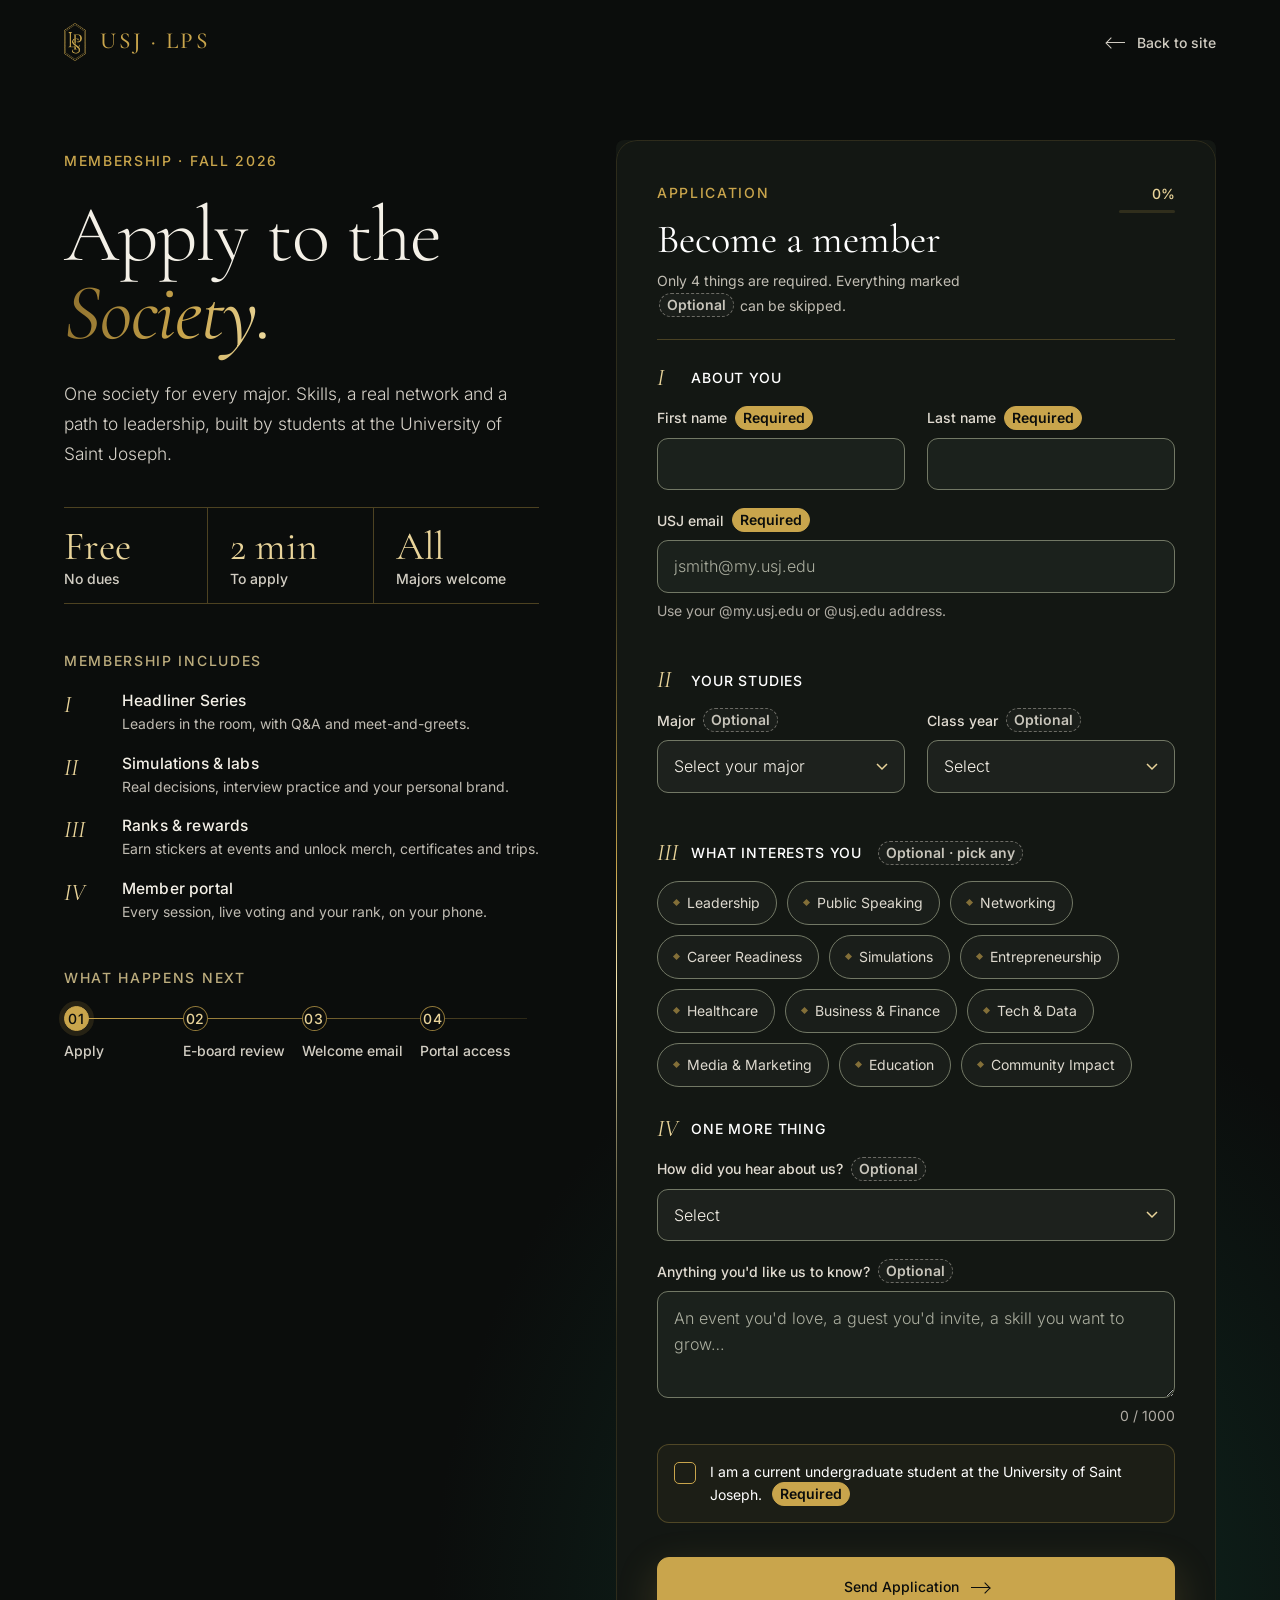
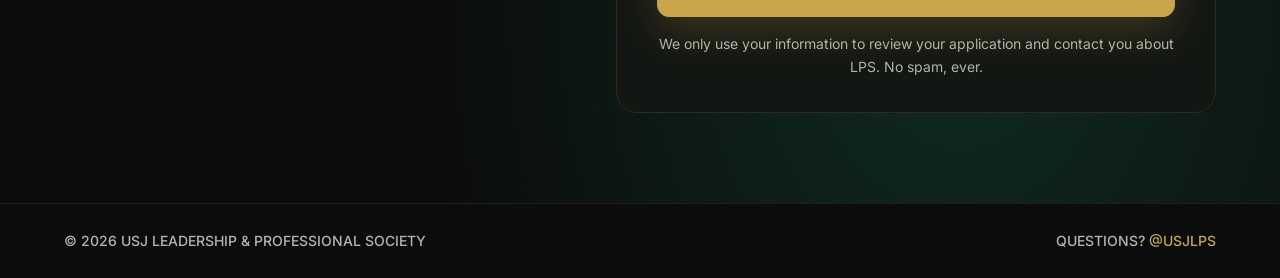
==== join/index.html @ 9f248048 "Add files via upload" ====
<!doctype html>
<html lang="en"><head>
<meta charset="utf-8"><meta name="viewport" content="width=device-width,initial-scale=1,viewport-fit=cover">
<title>Apply · USJ Leadership &amp; Professional Society</title>
<meta name="description" content="Apply to the USJ Leadership &amp; Professional Society. Free, open to every University of Saint Joseph undergraduate, any major. Takes about two minutes.">
<meta name="theme-color" content="#0A0A0A">
<link rel="icon" type="image/png" sizes="32x32" href="/assets/img/icon-32.png">
<link rel="apple-touch-icon" href="/assets/img/icon-180.png">
<meta property="og:title" content="Apply · USJ Leadership &amp; Professional Society">
<meta property="og:image" content="https://usjlps.org/assets/img/share.png">
<meta property="og:url" content="https://usjlps.org/join">
<link rel="stylesheet" href="/assets/join.css">
</head>
<body>
<div class="grain"></div>
<header class="jh"><div class="wrap">
  <a href="/" class="brand"><div class="m"></div><span><b>USJ · LPS</b><i>Leadership &amp; Professional Society</i></span></a>
  <a href="/" class="back"><span class="arr l"></span>Back to site</a>
</div></header>

<main class="join-page">
  <div class="bg"><div class="glow"></div><div class="ivy"></div></div><canvas id="net" class="net" aria-hidden="true"></canvas>
  <div class="wrap jgrid">
    <aside class="intro">
      <div class="eyebrow">Membership · Fall 2026</div>
      <h1>Apply to the<br><em class="goldtext">Society.</em></h1>
      <p class="lead">One society for every major. Skills, a real network and a path to leadership, built by students at the University of Saint Joseph.</p>
      <ul class="facts"><li><b>Free</b><span>No dues</span></li><li><b>2 min</b><span>To apply</span></li><li><b>All</b><span>Majors welcome</span></li></ul>
      <div class="incl">
        <div class="eyebrow dim">Membership includes</div>
        <ol>
          <li><i>I</i><div><h5>Headliner Series</h5><p>Leaders in the room, with Q&amp;A and meet-and-greets.</p></div></li>
          <li><i>II</i><div><h5>Simulations &amp; labs</h5><p>Real decisions, interview practice and your personal brand.</p></div></li>
          <li><i>III</i><div><h5>Ranks &amp; rewards</h5><p>Earn stickers at events and unlock merch, certificates and trips.</p></div></li>
          <li><i>IV</i><div><h5>Member portal</h5><p>Every session, live voting and your rank, on your phone.</p></div></li>
        </ol>
      </div>
      <div class="path"><div class="eyebrow dim">What happens next</div>
        <div class="steps"><div class="on"><b>01</b><span>Apply</span></div><div><b>02</b><span>E-board review</span></div><div><b>03</b><span>Welcome email</span></div><div><b>04</b><span>Portal access</span></div></div>
      </div>
    </aside>

    <section class="card" aria-live="polite">
      <div id="form-view">
        <div class="ctop"><div><span class="eyebrow">Application</span><h2>Become a member</h2><p class="csub">Only 4 things are required. Everything marked <em class="opt">Optional</em> can be skipped.</p></div><div class="prog" aria-hidden="true"><span id="prog-txt">0%</span><div class="bar"><i id="prog-bar"></i></div></div></div>
        <form id="join-form" novalidate autocomplete="on">
          <fieldset><legend><i>I</i>About you</legend>
            <div class="row2">
              <label class="fld"><span>First name <em class="req">Required</em></span><input name="first_name" autocomplete="given-name" maxlength="60" required></label>
              <label class="fld"><span>Last name <em class="req">Required</em></span><input name="last_name" autocomplete="family-name" maxlength="60" required></label>
            </div>
            <label class="fld"><span>USJ email <em class="req">Required</em></span><input name="email" type="email" inputmode="email" autocomplete="email" placeholder="jsmith@my.usj.edu" maxlength="120" required><em class="hint" id="email-hint">Use your @my.usj.edu or @usj.edu address.</em></label>
          </fieldset>
          <fieldset><legend><i>II</i>Your studies</legend>
            <div class="row2">
              <label class="fld sel"><span>Major <em class="opt">Optional</em></span><select name="major" id="major"><option value="">Select your major</option></select></label>
              <label class="fld sel"><span>Class year <em class="opt">Optional</em></span><select name="grad_year" id="grad-year"><option value="">Select</option></select></label>
            </div>
            <label class="fld" id="major-other-wrap" style="display:none"><span>Your major <em class="opt">Not on the list</em></span><input name="major_other" maxlength="100" placeholder="Type your major"></label>
          </fieldset>
          <fieldset><legend><i>III</i>What interests you <em class="opt">Optional · pick any</em></legend>
            <div class="chips" id="chips"></div>
          </fieldset>
          <fieldset><legend><i>IV</i>One more thing</legend>
            <label class="fld sel"><span>How did you hear about us? <em class="opt">Optional</em></span><select name="heard_from"><option value="">Select</option><option>Instagram</option><option>A friend</option><option>Class or professor</option><option>Campus event or tabling</option><option>Office of Career Development</option><option>Flyer or poster</option><option>Other</option></select></label>
            <label class="fld"><span>Anything you'd like us to know? <em class="opt">Optional</em></span><textarea name="message" rows="3" maxlength="1000" placeholder="An event you'd love, a guest you'd invite, a skill you want to grow…"></textarea><em class="hint right"><span id="msg-count">0</span> / 1000</em></label>
            <label class="hp" aria-hidden="true">Website<input name="website" tabindex="-1" autocomplete="off"></label>
            <label class="check"><input type="checkbox" name="eligible" required><span class="box"></span><span>I am a current undergraduate student at the University of Saint Joseph. <em class="req">Required</em></span></label>
          </fieldset>
          <div class="error" id="error" role="alert"></div>
          <button class="btn solid submit" id="submit" type="submit"><span class="lbl">Send Application</span><span class="arr"></span><span class="spin" aria-hidden="true"></span></button>
          <p class="fine">We only use your information to review your application and contact you about LPS. No spam, ever.</p>
        </form>
      </div>

      <div id="done-view" hidden>
        <div class="seal"><div class="m"></div><svg viewBox="0 0 120 120" aria-hidden="true"><circle cx="60" cy="60" r="56"/></svg></div>
        <span class="eyebrow">Application received</span>
        <h2 id="done-title" tabindex="-1">Welcome, <em id="done-name">friend</em>.</h2>
        <p class="lead">Your application is in. The Executive Board reviews every application personally. Once approved, you'll get a welcome email at <b id="done-email"></b>. Then sign in to the Member Portal with that same email — no password needed.</p>
        <div class="steps done"><div class="on"><b>✓</b><span>Applied</span></div><div><b>02</b><span>E-board review</span></div><div><b>03</b><span>Welcome email</span></div><div><b>04</b><span>Portal access</span></div></div>
        <div class="dctas"><a class="btn solid" href="https://members.usjlps.org">Go to the Member Portal <span class="arr"></span></a><a class="btn ghost" href="https://instagram.com/usjlps" target="_blank" rel="noopener">Follow @usjlps</a></div>
        <p class="dnote">The portal opens for you as soon as the E-Board approves your application. Add it to your phone’s home screen from <b>Get the App</b>. &nbsp;·&nbsp; <a href="/">Back to the site</a></p>
      </div>
    </section>
  </div>
</main>
<footer class="jf"><div class="wrap"><span>© 2026 USJ Leadership &amp; Professional Society</span><span>Questions? <a href="https://instagram.com/usjlps" target="_blank" rel="noopener">@usjlps</a></span></div></footer>
<script src="/assets/join.js?v=2" defer></script>
</body></html>
---- assets/join.css ----
@font-face{font-family:Corm;font-weight:300;font-style:normal;font-display:swap;src:url(fonts/corm-300-normal.woff2) format('woff2')}
@font-face{font-family:Corm;font-weight:400;font-style:normal;font-display:swap;src:url(fonts/corm-400-normal.woff2) format('woff2')}
@font-face{font-family:Corm;font-weight:500;font-style:normal;font-display:swap;src:url(fonts/corm-500-normal.woff2) format('woff2')}
@font-face{font-family:Corm;font-weight:600;font-style:normal;font-display:swap;src:url(fonts/corm-600-normal.woff2) format('woff2')}
@font-face{font-family:Corm;font-weight:300;font-style:italic;font-display:swap;src:url(fonts/corm-300-italic.woff2) format('woff2')}
@font-face{font-family:Corm;font-weight:400;font-style:italic;font-display:swap;src:url(fonts/corm-400-italic.woff2) format('woff2')}
@font-face{font-family:Inter;font-weight:300;font-display:swap;src:url(fonts/inter-300-normal.woff2) format('woff2')}
@font-face{font-family:Inter;font-weight:400;font-display:swap;src:url(fonts/inter-400-normal.woff2) format('woff2')}
@font-face{font-family:Inter;font-weight:500;font-display:swap;src:url(fonts/inter-500-normal.woff2) format('woff2')}
@font-face{font-family:Inter;font-weight:600;font-display:swap;src:url(fonts/inter-600-normal.woff2) format('woff2')}
:root{--wings:url(img/wings.webp);--mono:url(img/mono.webp)}
:root{--ink:#0A0A0A;--ink2:#101010;--ink3:#161616;--gold:#C9A54C;--gold2:#E9D49A;--gold3:#8C6E2C;--ivory:#F3EDE2;--ivy:#123F31;--mute:rgba(243,237,226,.62);--dim:rgba(243,237,226,.38);--line:rgba(201,165,76,.22);--serif:'Corm',Georgia,serif;--sans:'Inter',system-ui,sans-serif;--ease:cubic-bezier(.19,1,.22,1)}
*{box-sizing:border-box;margin:0;padding:0}
html{scroll-behavior:smooth;-webkit-text-size-adjust:100%}
body{background:var(--ink);color:var(--ivory);font:300 16px/1.7 var(--sans);overflow-x:hidden;-webkit-font-smoothing:antialiased}
a{color:inherit;text-decoration:none}
img{display:block;max-width:100%}
::selection{background:var(--gold);color:var(--ink)}
.wrap{width:min(1240px,90vw);margin:0 auto}
.eyebrow{font:500 11px/1 var(--sans);letter-spacing:.42em;text-transform:uppercase;color:var(--gold)}
.eyebrow.dim{color:var(--dim)}
.goldtext{background:linear-gradient(100deg,var(--gold3) 0%,var(--gold) 25%,#F6E7B4 45%,var(--gold) 60%,var(--gold3) 100%);background-size:250% 100%;-webkit-background-clip:text;background-clip:text;color:transparent;animation:sheen 7s ease-in-out infinite}
@keyframes sheen{0%,100%{background-position:100% 0}50%{background-position:0 0}}
.lead{font:300 clamp(17px,1.35vw,20px)/1.75 var(--sans);color:var(--mute);max-width:560px}
.grain{position:fixed;inset:-50%;pointer-events:none;z-index:90;opacity:.05;background-image:url("data:image/svg+xml,%3Csvg xmlns='http://www.w3.org/2000/svg' width='160' height='160'%3E%3Cfilter id='n'%3E%3CfeTurbulence type='fractalNoise' baseFrequency='.9' numOctaves='2' stitchTiles='stitch'/%3E%3C/filter%3E%3Crect width='100%25' height='100%25' filter='url(%23n)'/%3E%3C/svg%3E");animation:grain 1.2s steps(6) infinite}
@keyframes grain{0%{transform:translate(0,0)}20%{transform:translate(-3%,2%)}40%{transform:translate(2%,-3%)}60%{transform:translate(-2%,-1%)}80%{transform:translate(3%,3%)}100%{transform:translate(0,0)}}
.brand{display:flex;align-items:center;gap:14px}
.brand .m{width:22px;height:38px;-webkit-mask:var(--mono) center/contain no-repeat;mask:var(--mono) center/contain no-repeat;background:var(--gold)}
.brand span{font:500 10.5px/1.5 var(--sans);letter-spacing:.34em;text-transform:uppercase;color:var(--ivory)}
.brand span b{display:block;font-weight:500;color:var(--gold)}
.btn{white-space:nowrap;position:relative;display:inline-flex;align-items:center;gap:12px;padding:17px 30px;font:500 11px/1 var(--sans);letter-spacing:.26em;text-transform:uppercase;border:1px solid var(--gold);color:var(--ivory);overflow:hidden;isolation:isolate;transition:color .5s var(--ease),border-color .5s;cursor:pointer;background:none}
.btn:before{content:'';position:absolute;inset:0;background:var(--gold);transform:scaleY(0);transform-origin:bottom;transition:transform .6s var(--ease);z-index:-1}
.btn:hover{color:var(--ink)}.btn:hover:before{transform:scaleY(1)}
.btn.solid{background:var(--gold);color:var(--ink)}
.btn.solid:before{background:var(--ivory)}
.btn.sm{padding:12px 20px;font-size:10px}
.btn.ghost{border-color:rgba(243,237,226,.25)}
.btn .arr{display:inline-block;width:18px;height:1px;background:currentColor;position:relative;transition:width .5s var(--ease)}
.btn .arr:after{content:'';position:absolute;right:0;top:-3px;width:7px;height:7px;border-top:1px solid currentColor;border-right:1px solid currentColor;transform:rotate(45deg)}
.btn:hover .arr{width:28px}
.brand span i{font-style:normal;display:block}
.brand span i{white-space:nowrap;font-size:9.5px;letter-spacing:.3em}
/* ---------- Join page ---------- */
.jh{position:absolute;inset:0 0 auto 0;z-index:20}
.jh .wrap{display:flex;align-items:center;justify-content:space-between;height:84px}
.back{display:inline-flex;align-items:center;gap:12px;font:500 10.5px var(--sans);letter-spacing:.3em;text-transform:uppercase;color:var(--mute);transition:color .4s}
.back:hover{color:var(--gold)}
.arr.l{display:inline-block;width:18px;height:1px;background:currentColor;position:relative}
.arr.l:after{content:'';position:absolute;left:0;top:-3px;width:7px;height:7px;border-bottom:1px solid currentColor;border-left:1px solid currentColor;transform:rotate(45deg)}
.join-page{position:relative;min-height:100vh;padding:140px 0 90px;overflow:hidden;overflow:clip}
.join-page .bg{position:absolute;inset:0;pointer-events:none;overflow:hidden;overflow:clip}
html,body{overflow-x:hidden;overflow-x:clip}
.join-page .glow{position:absolute;width:1000px;height:1000px;left:22%;top:38%;transform:translate(-50%,-50%);background:radial-gradient(circle,rgba(201,165,76,.13),rgba(201,165,76,.03) 42%,transparent 68%)}
.join-page .ivy{position:absolute;right:-20%;bottom:-30%;width:90%;height:80%;background:radial-gradient(ellipse at center,rgba(18,63,49,.6),transparent 65%)}
.jgrid{position:relative;display:grid;grid-template-columns:minmax(0,1fr) minmax(0,600px);gap:clamp(40px,6vw,100px);align-items:start}
.intro{position:sticky;top:110px;padding-top:10px}
.intro h1{font:300 clamp(52px,6.2vw,96px)/.98 var(--serif);letter-spacing:-.015em;margin:26px 0 26px}
.intro h1 em{font-style:italic;font-weight:400}
.facts{list-style:none;display:flex;gap:0;margin:38px 0 46px;border-top:1px solid var(--line);border-bottom:1px solid var(--line)}
.facts li{flex:1;padding:18px 0 16px;display:grid;gap:4px}
.facts li+li{padding-left:22px;border-left:1px solid var(--line)}
.facts b{font:400 34px/1 var(--serif);color:var(--gold)}
.facts span{font:500 9.5px var(--sans);letter-spacing:.32em;text-transform:uppercase;color:var(--dim)}
.incl ol{list-style:none;margin-top:20px;display:grid;gap:18px}
.incl li{display:grid;grid-template-columns:44px 1fr;gap:14px;align-items:start}
.incl li i{font:italic 400 22px/1.2 var(--serif);color:var(--gold);font-style:italic}
.incl h5{font:500 14.5px/1.3 var(--sans);color:var(--ivory);letter-spacing:.01em}
.incl p{font-size:13.5px;color:var(--mute);line-height:1.6;margin-top:2px}
.path{margin-top:44px}
.steps{display:grid;grid-template-columns:repeat(4,1fr);margin-top:18px;position:relative}
.steps:before{content:'';position:absolute;left:12px;right:12px;top:12px;height:1px;background:linear-gradient(90deg,var(--gold),rgba(201,165,76,.18))}
.steps div{position:relative;display:grid;gap:10px;justify-items:start}
.steps b{width:25px;height:25px;border-radius:50%;display:grid;place-items:center;background:var(--ink);border:1px solid rgba(201,165,76,.4);font:500 9px var(--sans);letter-spacing:.05em;color:var(--gold)}
.steps .on b{background:var(--gold);color:var(--ink);border-color:var(--gold);box-shadow:0 0 0 5px rgba(201,165,76,.14)}
.steps span{font:500 9.5px/1.4 var(--sans);letter-spacing:.2em;text-transform:uppercase;color:var(--mute);padding-right:8px}

/* card */
.card{position:relative;background:linear-gradient(180deg,rgba(22,22,20,.86),rgba(13,13,12,.92));border:1px solid rgba(201,165,76,.22);border-radius:20px;padding:38px 40px 34px;box-shadow:0 40px 120px rgba(0,0,0,.6),inset 0 1px 0 rgba(255,255,255,.03);backdrop-filter:blur(14px);-webkit-backdrop-filter:blur(14px)}
.card:before{content:'';position:absolute;left:40px;right:40px;top:-1px;height:1px;background:linear-gradient(90deg,transparent,var(--gold),transparent)}
.ctop{display:flex;justify-content:space-between;align-items:flex-end;gap:20px;padding-bottom:22px;border-bottom:1px solid var(--line)}
.ctop h2{font:400 34px/1.05 var(--serif);margin-top:12px}
.prog{display:grid;gap:8px;justify-items:end;min-width:120px}
.prog span{font:500 10px var(--sans);letter-spacing:.24em;color:var(--gold)}
.prog .bar{width:120px;height:2px;background:rgba(201,165,76,.16);border-radius:2px;overflow:hidden}
.prog .bar i{display:block;height:100%;width:0;background:linear-gradient(90deg,var(--gold3),var(--gold2));transition:width .6s var(--ease)}
fieldset{border:0;padding:26px 0 4px;min-width:0}
fieldset>legend+*{clear:both}
legend{float:left;width:100%;display:flex;align-items:center;gap:12px;font:500 10.5px var(--sans);letter-spacing:.3em;text-transform:uppercase;color:var(--ivory);margin-bottom:16px;padding:0}
legend i{font:italic 400 19px/1 var(--serif);letter-spacing:0;color:var(--gold);min-width:22px}
legend small,.fld small{font:400 10px var(--sans);letter-spacing:.06em;text-transform:none;color:var(--dim);margin-left:6px}
.row2{display:grid;grid-template-columns:1fr 1fr;gap:0 22px}
.fld{position:relative;display:grid;gap:6px;margin-bottom:18px}
.fld>span{font:500 10px var(--sans);letter-spacing:.22em;text-transform:uppercase;color:var(--mute)}
.fld input,.fld select,.fld textarea{width:100%;font:300 16px/1.4 var(--sans);color:var(--ivory);background:transparent;border:0;border-bottom:1px solid rgba(243,237,226,.18);border-radius:0;padding:10px 0 11px;outline:none;transition:border-color .4s,background .4s;-webkit-appearance:none;appearance:none}
.fld textarea{resize:vertical;min-height:84px;line-height:1.6}
.fld input::placeholder,.fld textarea::placeholder{color:rgba(243,237,226,.26)}
.fld:after{content:'';position:absolute;left:0;right:0;height:1px;background:var(--gold);transform:scaleX(0);transform-origin:left;transition:transform .7s var(--ease)}
.fld:has(input):after{top:calc(100% - 1px)}
.fld:has(.hint):after{display:none}
.fld:focus-within:after{transform:scaleX(1)}
.fld:focus-within input,.fld:focus-within select,.fld:focus-within textarea{border-bottom-color:var(--gold)}
.fld.sel select{cursor:pointer;padding-right:26px;background:url("data:image/svg+xml,%3Csvg xmlns='http://www.w3.org/2000/svg' width='12' height='8'%3E%3Cpath d='M1 1l5 5 5-5' fill='none' stroke='%23C9A54C' stroke-width='1.3'/%3E%3C/svg%3E") right 4px center no-repeat}
.fld select option{background:#141414;color:var(--ivory)}
.fld [aria-invalid=true]{border-bottom-color:#E07A68!important}
.hint{font:400 11.5px/1.4 var(--sans);font-style:normal;color:var(--dim);transition:color .3s}
.hint.ok{color:#8FC9A4}.hint.bad{color:#E9A193}
.hint.right{text-align:right}
.chips{display:flex;flex-wrap:wrap;gap:9px}
.chip{position:relative;cursor:pointer}
.chip input{position:absolute;opacity:0;pointer-events:none}
.chip span{display:inline-flex;align-items:center;gap:8px;padding:9px 15px;border:1px solid rgba(243,237,226,.16);border-radius:999px;font:400 13px var(--sans);color:var(--mute);transition:all .35s var(--ease)}
.chip span:before{content:'';width:5px;height:5px;transform:rotate(45deg);background:rgba(201,165,76,.35);transition:background .3s}
.chip:hover span{border-color:rgba(201,165,76,.55);color:var(--ivory)}
.chip input:checked+span{background:rgba(201,165,76,.14);border-color:var(--gold);color:var(--gold2)}
.chip input:checked+span:before{background:var(--gold)}
.chip input:focus-visible+span{outline:1px solid var(--gold);outline-offset:3px}
.hp{position:absolute!important;left:-9999px;width:1px;height:1px;overflow:hidden}
.check{display:grid;grid-template-columns:22px 1fr;gap:14px;align-items:start;cursor:pointer;margin:10px 0 4px;font-size:14px;line-height:1.55;color:var(--ivory)}
.check input{position:absolute;opacity:0;pointer-events:none}
.check .box{width:22px;height:22px;border:1px solid rgba(201,165,76,.55);border-radius:5px;display:grid;place-items:center;transition:all .3s;margin-top:1px}
.check .box:after{content:'';width:10px;height:5px;border-left:1.6px solid var(--ink);border-bottom:1.6px solid var(--ink);transform:rotate(-45deg) scale(0);margin-top:-2px;transition:transform .3s var(--ease)}
.check input:checked+.box{background:var(--gold);border-color:var(--gold)}
.check input:checked+.box:after{transform:rotate(-45deg) scale(1)}
.check input:focus-visible+.box{outline:1px solid var(--gold);outline-offset:3px}
.check input[aria-invalid=true]+.box{border-color:#E07A68;box-shadow:0 0 0 3px rgba(224,122,104,.2)}
.error{display:none;margin:22px 0 0;padding:13px 16px;border-left:2px solid #E07A68;background:rgba(224,122,104,.09);color:#F2C2B8;font-size:13.5px;line-height:1.5;border-radius:0 8px 8px 0}
.error.show{display:block;animation:shake .45s}
@keyframes shake{20%,60%{transform:translateX(-5px)}40%,80%{transform:translateX(5px)}}
.submit{width:100%;justify-content:center;margin-top:26px;padding:20px 30px;font-size:11.5px}
.submit .spin{display:none;width:15px;height:15px;border:1.5px solid rgba(10,10,10,.25);border-top-color:var(--ink);border-radius:50%;animation:rot .8s linear infinite}
.submit.busy{pointer-events:none;opacity:.85}.submit.busy .arr{display:none}.submit.busy .spin{display:inline-block}
@keyframes rot{to{transform:rotate(360deg)}}
.fine{margin-top:16px;font-size:11.5px;line-height:1.6;color:var(--dim);text-align:center}
/* success */
#done-view{text-align:center;padding:14px 0 6px;display:grid;justify-items:center}
#done-view[hidden]{display:none}
.seal{position:relative;width:120px;height:120px;display:grid;place-items:center;margin-bottom:26px}
.seal .m{width:40px;height:70px;-webkit-mask:var(--mono) center/contain no-repeat;mask:var(--mono) center/contain no-repeat;background:linear-gradient(100deg,var(--gold3),var(--gold) 30%,#FFF1C2 50%,var(--gold) 70%,var(--gold3));background-size:300% 100%;animation:sheen 3s ease-in-out infinite}
.seal svg{position:absolute;inset:0;transform:rotate(-90deg)}
.seal circle{fill:none;stroke:var(--gold);stroke-width:1.2;stroke-dasharray:352;stroke-dashoffset:352;animation:draw 1.6s var(--ease) forwards .2s}
@keyframes draw{to{stroke-dashoffset:0}}
#done-view h2{font:300 clamp(40px,4.6vw,60px)/1.05 var(--serif);margin:16px 0 18px;outline:none}
#done-view h2 em{font-style:italic;color:var(--gold2)}
#done-view .lead{font-size:16px;max-width:460px}
#done-view .lead b{font-weight:500;color:var(--ivory);word-break:break-all}
#done-view .steps{width:100%;max-width:460px;margin:34px 0 34px;text-align:left}
.dctas{display:flex;gap:12px;flex-wrap:wrap;justify-content:center}
.jf{border-top:1px solid rgba(201,165,76,.12)}
.jf .wrap{display:flex;justify-content:space-between;gap:16px;flex-wrap:wrap;padding:26px 0;font:500 10px var(--sans);letter-spacing:.24em;text-transform:uppercase;color:var(--dim)}
.jf a{color:var(--gold)}
@media (max-width:1000px){.jgrid{grid-template-columns:1fr}.intro{position:relative;top:0}.incl,.path{display:none}.facts{margin:28px 0 8px}.join-page .glow{left:50%;top:20%}}
@media (max-width:620px){.join-page{padding-top:108px}.jh .wrap{height:70px}.brand span i{display:none}.back{font-size:9.5px;letter-spacing:.22em}.card{padding:28px 20px 24px;border-radius:16px}.card:before{left:20px;right:20px}.row2{grid-template-columns:1fr}.ctop h2{font-size:28px}.prog{min-width:0}.prog .bar{width:80px}.intro h1{font-size:52px}.facts b{font-size:28px}.facts li+li{padding-left:14px}.steps span{font-size:8.5px;letter-spacing:.12em}}
@media (prefers-reduced-motion:reduce){*{animation:none!important;transition:none!important}.seal circle{stroke-dashoffset:0}}

/* ===== v2: brighter, sharper, connected ===== */
@property --a{syntax:'<angle>';inherits:false;initial-value:0deg}
.join-page,.jf,.jh{--mute:rgba(243,237,226,.86);--dim:rgba(243,237,226,.62)}
.net{position:absolute;inset:0;width:100%;height:100%;pointer-events:none;opacity:0;transition:opacity 1.6s .2s}
.net.on{opacity:1}
.join-page .glow{left:24%;top:34%;background:radial-gradient(circle,rgba(201,165,76,.2),rgba(201,165,76,.05) 42%,transparent 68%)}
.intro .lead{color:rgba(243,237,226,.88)}
.facts{border-color:rgba(201,165,76,.35)}
.facts li+li{border-color:rgba(201,165,76,.35)}
.facts b{font-size:40px;color:var(--gold2)}
.facts span{color:rgba(243,237,226,.75)}
.incl h5{font-size:15.5px}
.incl p{color:rgba(243,237,226,.78)}
.incl li i{font-size:24px;color:var(--gold2)}
.eyebrow.dim{color:rgba(233,212,154,.8)}
.steps span{color:rgba(243,237,226,.85)}
.steps b{border-color:rgba(201,165,76,.7);color:var(--gold2)}
/* card with a slowly travelling gold edge */
.card{background:linear-gradient(180deg,rgba(24,23,20,.92),rgba(12,12,11,.95));border:1px solid transparent;background-clip:padding-box;box-shadow:0 50px 140px rgba(0,0,0,.7),0 0 0 1px rgba(201,165,76,.18)}
.card:after{content:'';position:absolute;inset:-1px;border-radius:21px;padding:1px;background:conic-gradient(from var(--a),rgba(201,165,76,.15),rgba(201,165,76,.15) 60%,#F6E7B4 72%,var(--gold) 78%,rgba(201,165,76,.15) 90%);-webkit-mask:linear-gradient(#000 0 0) content-box,linear-gradient(#000 0 0);-webkit-mask-composite:xor;mask:linear-gradient(#000 0 0) content-box exclude,linear-gradient(#000 0 0);animation:edge 9s linear infinite;pointer-events:none}
@keyframes edge{to{--a:360deg}}
.card:before{display:none}
.ctop{align-items:flex-start;border-color:rgba(201,165,76,.3)}
.ctop h2{font-size:40px;color:#fff}
.csub{margin-top:10px;font-size:13px;color:rgba(243,237,226,.78);line-height:1.6;max-width:330px}
.prog{padding-top:6px}
.prog span{font-size:12px;color:var(--gold2)}
.prog .bar{height:3px}
legend{font-size:11.5px;color:#fff}
legend i{font-size:24px;color:var(--gold2)}
.fld{gap:8px}
.fld>span{display:flex;align-items:center;gap:8px;font-size:10.5px;color:rgba(243,237,226,.92)}
.fld input,.fld select,.fld textarea{background:rgba(255,255,255,.045);border:1px solid rgba(243,237,226,.2);border-radius:11px;padding:14px 16px;font-size:16px;color:#fff;transition:border-color .35s,box-shadow .35s,background .35s}
.fld input:hover,.fld select:hover,.fld textarea:hover{border-color:rgba(201,165,76,.55)}
.fld:focus-within input,.fld:focus-within select,.fld:focus-within textarea{border-color:var(--gold);background:rgba(201,165,76,.07);box-shadow:0 0 0 4px rgba(201,165,76,.14)}
.fld:after{display:none}
.fld input::placeholder,.fld textarea::placeholder{color:rgba(243,237,226,.45)}
.fld.sel select{padding-right:40px;background:rgba(255,255,255,.045) url("data:image/svg+xml,%3Csvg xmlns='http://www.w3.org/2000/svg' width='12' height='8'%3E%3Cpath d='M1 1l5 5 5-5' fill='none' stroke='%23E9D49A' stroke-width='1.5'/%3E%3C/svg%3E") right 16px center no-repeat}
.fld [aria-invalid=true]{border-color:#E07A68!important;box-shadow:0 0 0 4px rgba(224,122,104,.15)!important}
.hint{font-size:12px;color:rgba(243,237,226,.7)}
.hint.ok{color:#9FDDB4}.hint.bad{color:#F2AE9F}
.opt,.req{display:inline-flex;align-items:center;font:600 8.5px/1 var(--sans);letter-spacing:.16em;text-transform:uppercase;font-style:normal;padding:4px 7px;border-radius:999px;white-space:nowrap}
.opt{color:rgba(243,237,226,.8);border:1px dashed rgba(243,237,226,.38);background:rgba(255,255,255,.03)}
.req{color:var(--ink);background:var(--gold);border:1px solid var(--gold)}
.csub .opt{margin:0 2px;vertical-align:1px}
legend .opt{margin-left:4px}
.check .req{margin-left:6px;vertical-align:1px}
.chips{gap:10px}
.chip span{padding:10px 16px;border-color:rgba(243,237,226,.26);color:rgba(243,237,226,.9);background:rgba(255,255,255,.03);font-size:13.5px}
.chip span:before{background:rgba(201,165,76,.6)}
.chip input:checked+span{background:linear-gradient(180deg,rgba(201,165,76,.28),rgba(201,165,76,.14));border-color:var(--gold);color:#fff;box-shadow:0 6px 20px rgba(201,165,76,.12)}
.check{font-size:14.5px;color:#fff;padding:16px;border:1px solid rgba(201,165,76,.3);border-radius:12px;background:rgba(201,165,76,.05)}
.check .box{border-color:var(--gold)}
.submit{border-radius:12px;padding:22px 30px;font-size:12px;box-shadow:0 14px 40px rgba(201,165,76,.22)}
.submit:before{border-radius:12px}
.fine{color:rgba(243,237,226,.66)}
.back{color:rgba(243,237,226,.85)}
#done-view .lead{color:rgba(243,237,226,.88)}
.jf .wrap{color:rgba(243,237,226,.6)}
@media (max-width:620px){.ctop{flex-direction:column;gap:14px}.prog{justify-items:start}.ctop h2{font-size:32px}.facts b{font-size:30px}}

.dnote{margin-top:22px;font-size:13px;line-height:1.6;color:rgba(243,237,226,.6)}.dnote a{color:var(--gold,#C9A54C);text-decoration:underline;text-underline-offset:3px}
/* Editorial v6: retain application logic, improve clarity and reduce effects. */
:root{--ink:#0b0d0c;--ivory:#f4f0e7;--mute:#b4b5aa;--dim:#a1a396}
.grain,.net,.bg .glow{display:none!important}
body{font-weight:400}.eyebrow{font-size:14px;letter-spacing:.12em;line-height:1.5}
.brand span{font:400 23px/1.2 var(--serif);letter-spacing:.12em}.brand span i{display:none}
.back{font-size:14px;letter-spacing:0;text-transform:none;min-height:44px}
.card{background:#131713;border-radius:8px;box-shadow:none}
.facts span,.steps span{font-size:14px;letter-spacing:0;text-transform:none;color:var(--mute)}
.steps b{font-size:14px}.incl p{font-size:14px}
.ctop{align-items:flex-start}.ctop .csub,.csub{font-size:14px}.prog{min-width:56px}.prog span{font-size:14px;letter-spacing:0}.prog .bar{width:56px}
legend{font-size:14px;letter-spacing:.06em;flex-wrap:wrap;line-height:1.5}
.fld>span{font-size:14px;letter-spacing:0;text-transform:none;line-height:1.5}
.req,.opt{font-size:14px!important;letter-spacing:0!important;text-transform:none!important;font-style:normal}
.hint,.privacy,.jf,.jf a,legend small,.fld small,.error,.check{font-size:14px!important;letter-spacing:0}
.chips button{min-height:44px}.btn{font-size:14px;letter-spacing:0;text-transform:none;min-height:52px}
.jf{line-height:1.6}.jf .wrap{flex-wrap:wrap;gap:16px}
@media(max-width:600px){.jh .brand span{display:block;font-size:22px}.jh .brand span i{display:none}.eyebrow{letter-spacing:.08em}.ctop{gap:16px}.ctop .prog{min-width:56px}.facts li+li{padding-left:12px}}
.fld input,.fld textarea,.fld select{background:#1b211c;border-color:#727865;color:#f4f0e7}
.fld input::placeholder,.fld textarea::placeholder{color:#abae9f}
.fld input:focus,.fld textarea:focus,.fld select:focus{border-color:#c9a54c}
.fld.invalid input,.fld.invalid select,.fld.invalid textarea{border-color:#e56458}
.chips button{border-color:#727865}.btn:focus-visible,.back:focus-visible{outline:2px solid #e7d6a7;outline-offset:4px}
.chip span{min-height:44px;font-size:14px;border-color:#727865}
.fnote{font-size:14px;color:#b4b5aa}
.fine,.dnote,.jf span{font-size:14px;letter-spacing:0;line-height:1.6;color:#b4b5aa}
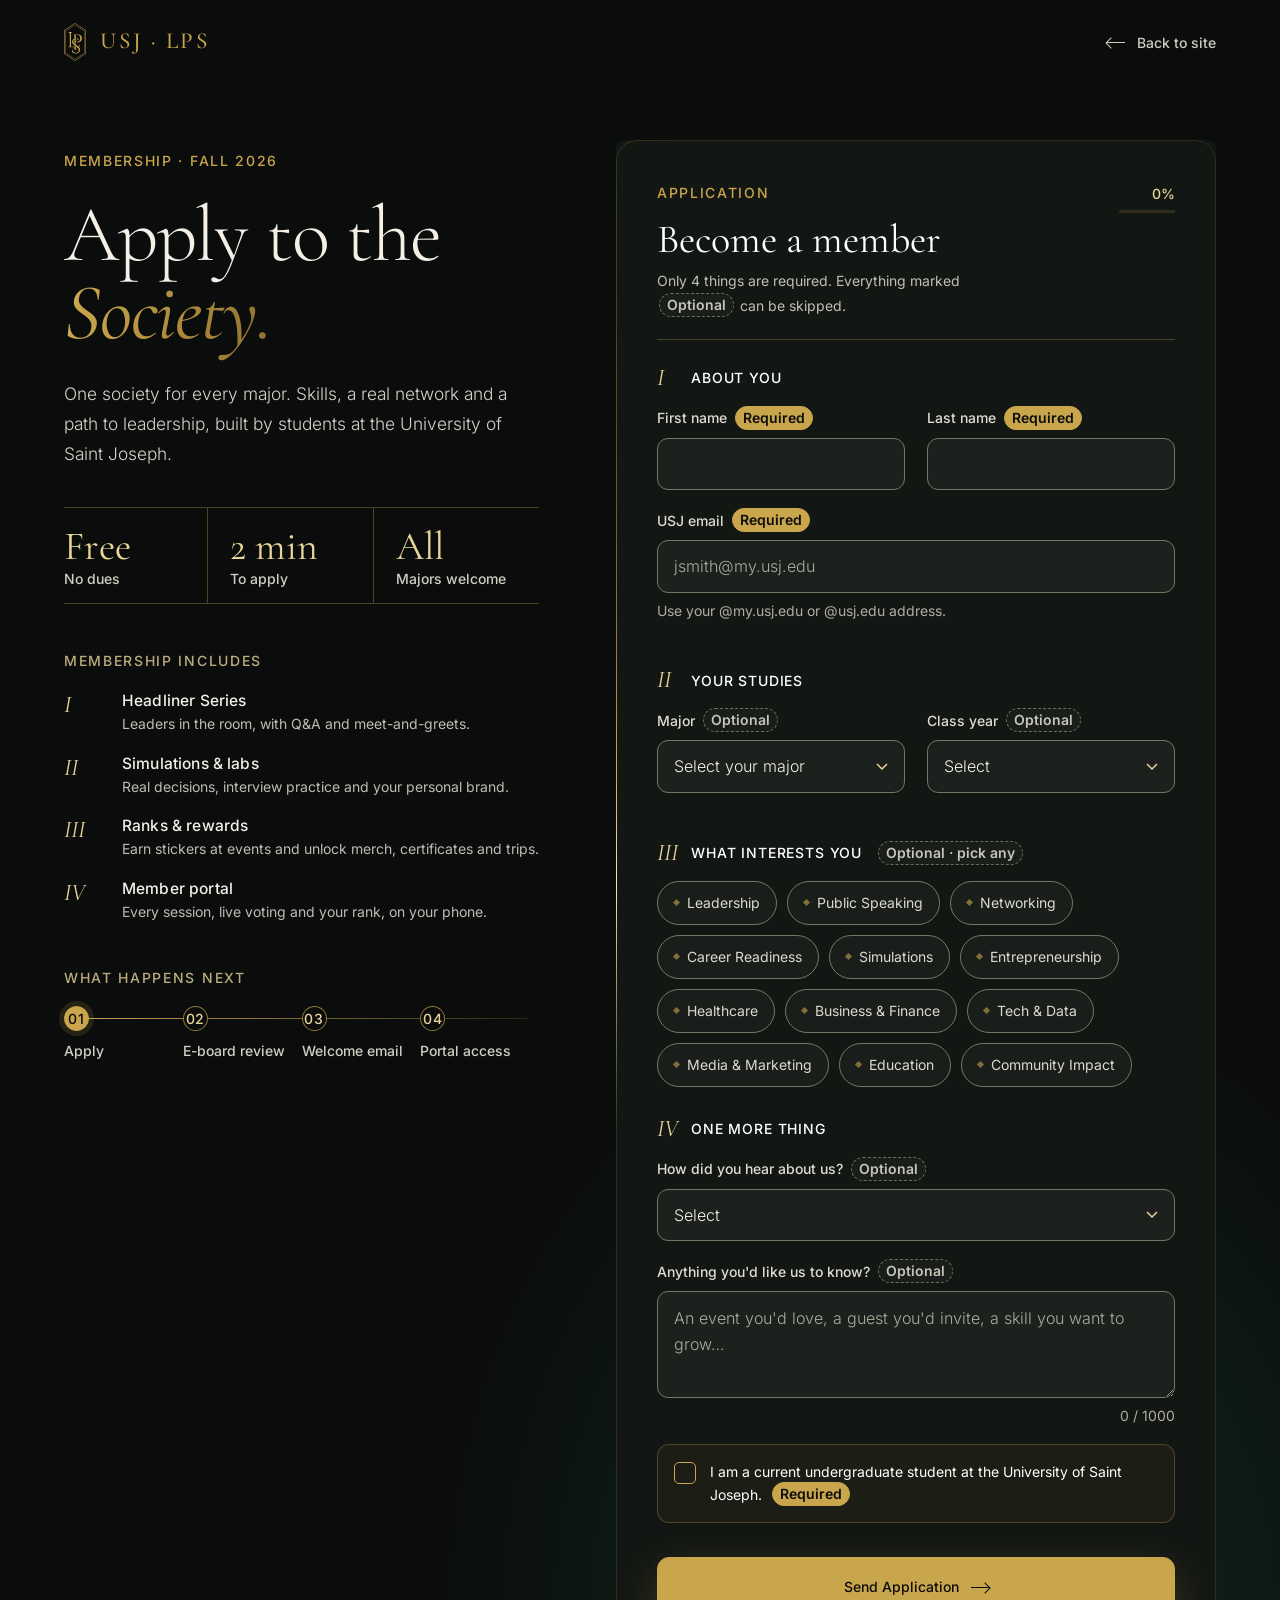
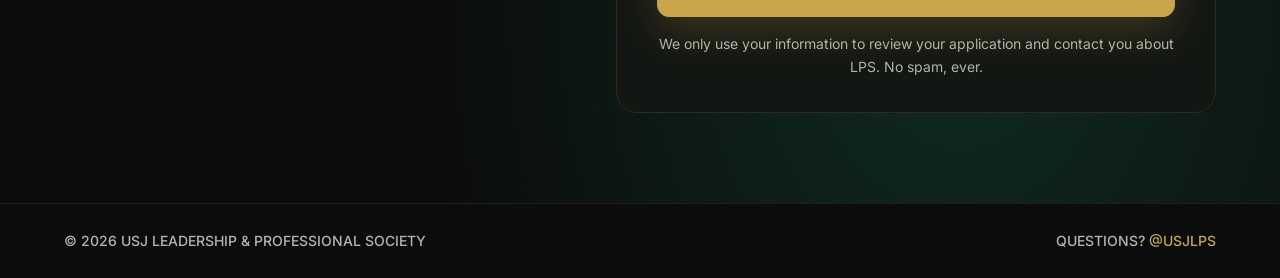
==== commit 584d0180: "Add files via upload" ====
--- a/join/index.html
+++ b/join/index.html
@@ -1,90 +1 @@
-<!doctype html>
-<html lang="en"><head>
-<meta charset="utf-8"><meta name="viewport" content="width=device-width,initial-scale=1,viewport-fit=cover">
-<title>Apply · USJ Leadership &amp; Professional Society</title>
-<meta name="description" content="Apply to the USJ Leadership &amp; Professional Society. Free, open to every University of Saint Joseph undergraduate, any major. Takes about two minutes.">
-<meta name="theme-color" content="#0A0A0A">
-<link rel="icon" type="image/png" sizes="32x32" href="/assets/img/icon-32.png">
-<link rel="apple-touch-icon" href="/assets/img/icon-180.png">
-<meta property="og:title" content="Apply · USJ Leadership &amp; Professional Society">
-<meta property="og:image" content="https://usjlps.org/assets/img/share.png">
-<meta property="og:url" content="https://usjlps.org/join">
-<link rel="stylesheet" href="/assets/join.css">
-</head>
-<body>
-<div class="grain"></div>
-<header class="jh"><div class="wrap">
-  <a href="/" class="brand"><div class="m"></div><span><b>USJ · LPS</b><i>Leadership &amp; Professional Society</i></span></a>
-  <a href="/" class="back"><span class="arr l"></span>Back to site</a>
-</div></header>
-
-<main class="join-page">
-  <div class="bg"><div class="glow"></div><div class="ivy"></div></div><canvas id="net" class="net" aria-hidden="true"></canvas>
-  <div class="wrap jgrid">
-    <aside class="intro">
-      <div class="eyebrow">Membership · Fall 2026</div>
-      <h1>Apply to the<br><em class="goldtext">Society.</em></h1>
-      <p class="lead">One society for every major. Skills, a real network and a path to leadership, built by students at the University of Saint Joseph.</p>
-      <ul class="facts"><li><b>Free</b><span>No dues</span></li><li><b>2 min</b><span>To apply</span></li><li><b>All</b><span>Majors welcome</span></li></ul>
-      <div class="incl">
-        <div class="eyebrow dim">Membership includes</div>
-        <ol>
-          <li><i>I</i><div><h5>Headliner Series</h5><p>Leaders in the room, with Q&amp;A and meet-and-greets.</p></div></li>
-          <li><i>II</i><div><h5>Simulations &amp; labs</h5><p>Real decisions, interview practice and your personal brand.</p></div></li>
-          <li><i>III</i><div><h5>Ranks &amp; rewards</h5><p>Earn stickers at events and unlock merch, certificates and trips.</p></div></li>
-          <li><i>IV</i><div><h5>Member portal</h5><p>Every session, live voting and your rank, on your phone.</p></div></li>
-        </ol>
-      </div>
-      <div class="path"><div class="eyebrow dim">What happens next</div>
-        <div class="steps"><div class="on"><b>01</b><span>Apply</span></div><div><b>02</b><span>E-board review</span></div><div><b>03</b><span>Welcome email</span></div><div><b>04</b><span>Portal access</span></div></div>
-      </div>
-    </aside>
-
-    <section class="card" aria-live="polite">
-      <div id="form-view">
-        <div class="ctop"><div><span class="eyebrow">Application</span><h2>Become a member</h2><p class="csub">Only 4 things are required. Everything marked <em class="opt">Optional</em> can be skipped.</p></div><div class="prog" aria-hidden="true"><span id="prog-txt">0%</span><div class="bar"><i id="prog-bar"></i></div></div></div>
-        <form id="join-form" novalidate autocomplete="on">
-          <fieldset><legend><i>I</i>About you</legend>
-            <div class="row2">
-              <label class="fld"><span>First name <em class="req">Required</em></span><input name="first_name" autocomplete="given-name" maxlength="60" required></label>
-              <label class="fld"><span>Last name <em class="req">Required</em></span><input name="last_name" autocomplete="family-name" maxlength="60" required></label>
-            </div>
-            <label class="fld"><span>USJ email <em class="req">Required</em></span><input name="email" type="email" inputmode="email" autocomplete="email" placeholder="jsmith@my.usj.edu" maxlength="120" required><em class="hint" id="email-hint">Use your @my.usj.edu or @usj.edu address.</em></label>
-          </fieldset>
-          <fieldset><legend><i>II</i>Your studies</legend>
-            <div class="row2">
-              <label class="fld sel"><span>Major <em class="opt">Optional</em></span><select name="major" id="major"><option value="">Select your major</option></select></label>
-              <label class="fld sel"><span>Class year <em class="opt">Optional</em></span><select name="grad_year" id="grad-year"><option value="">Select</option></select></label>
-            </div>
-            <label class="fld" id="major-other-wrap" style="display:none"><span>Your major <em class="opt">Not on the list</em></span><input name="major_other" maxlength="100" placeholder="Type your major"></label>
-          </fieldset>
-          <fieldset><legend><i>III</i>What interests you <em class="opt">Optional · pick any</em></legend>
-            <div class="chips" id="chips"></div>
-          </fieldset>
-          <fieldset><legend><i>IV</i>One more thing</legend>
-            <label class="fld sel"><span>How did you hear about us? <em class="opt">Optional</em></span><select name="heard_from"><option value="">Select</option><option>Instagram</option><option>A friend</option><option>Class or professor</option><option>Campus event or tabling</option><option>Office of Career Development</option><option>Flyer or poster</option><option>Other</option></select></label>
-            <label class="fld"><span>Anything you'd like us to know? <em class="opt">Optional</em></span><textarea name="message" rows="3" maxlength="1000" placeholder="An event you'd love, a guest you'd invite, a skill you want to grow…"></textarea><em class="hint right"><span id="msg-count">0</span> / 1000</em></label>
-            <label class="hp" aria-hidden="true">Website<input name="website" tabindex="-1" autocomplete="off"></label>
-            <label class="check"><input type="checkbox" name="eligible" required><span class="box"></span><span>I am a current undergraduate student at the University of Saint Joseph. <em class="req">Required</em></span></label>
-          </fieldset>
-          <div class="error" id="error" role="alert"></div>
-          <button class="btn solid submit" id="submit" type="submit"><span class="lbl">Send Application</span><span class="arr"></span><span class="spin" aria-hidden="true"></span></button>
-          <p class="fine">We only use your information to review your application and contact you about LPS. No spam, ever.</p>
-        </form>
-      </div>
-
-      <div id="done-view" hidden>
-        <div class="seal"><div class="m"></div><svg viewBox="0 0 120 120" aria-hidden="true"><circle cx="60" cy="60" r="56"/></svg></div>
-        <span class="eyebrow">Application received</span>
-        <h2 id="done-title" tabindex="-1">Welcome, <em id="done-name">friend</em>.</h2>
-        <p class="lead">Your application is in. The Executive Board reviews every application personally. Once approved, you'll get a welcome email at <b id="done-email"></b>. Then sign in to the Member Portal with that same email — no password needed.</p>
-        <div class="steps done"><div class="on"><b>✓</b><span>Applied</span></div><div><b>02</b><span>E-board review</span></div><div><b>03</b><span>Welcome email</span></div><div><b>04</b><span>Portal access</span></div></div>
-        <div class="dctas"><a class="btn solid" href="https://members.usjlps.org">Go to the Member Portal <span class="arr"></span></a><a class="btn ghost" href="https://instagram.com/usjlps" target="_blank" rel="noopener">Follow @usjlps</a></div>
-        <p class="dnote">The portal opens for you as soon as the E-Board approves your application. Add it to your phone’s home screen from <b>Get the App</b>. &nbsp;·&nbsp; <a href="/">Back to the site</a></p>
-      </div>
-    </section>
-  </div>
-</main>
-<footer class="jf"><div class="wrap"><span>© 2026 USJ Leadership &amp; Professional Society</span><span>Questions? <a href="https://instagram.com/usjlps" target="_blank" rel="noopener">@usjlps</a></span></div></footer>
-<script src="/assets/join.js?v=2" defer></script>
-</body></html>
+<!doctype html><html lang="en"><head><meta charset="utf-8"><meta name="viewport" content="width=device-width,initial-scale=1"><meta http-equiv="refresh" content="0;url=../join.html"><title>Page moved · LPS</title></head><body><p>This page has moved. <a href="../join.html">Continue to the new page</a>.</p></body></html>
